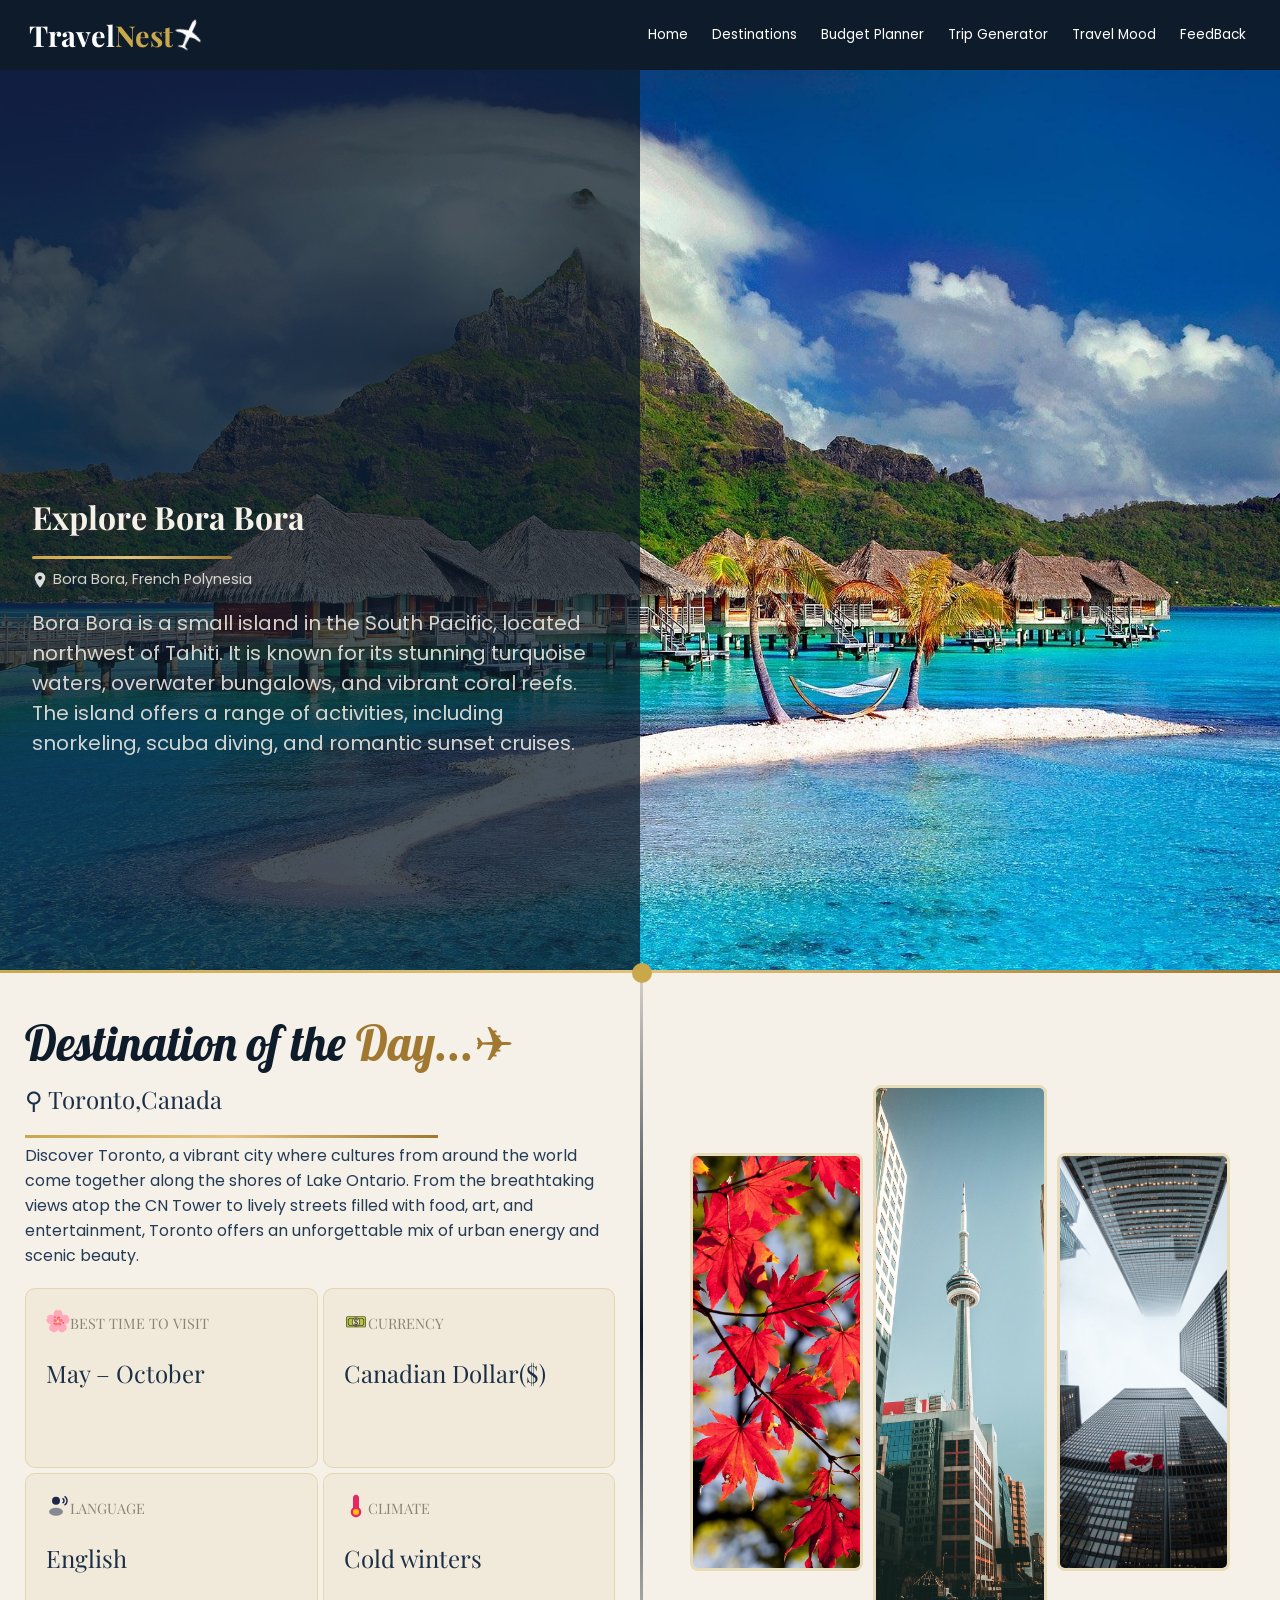
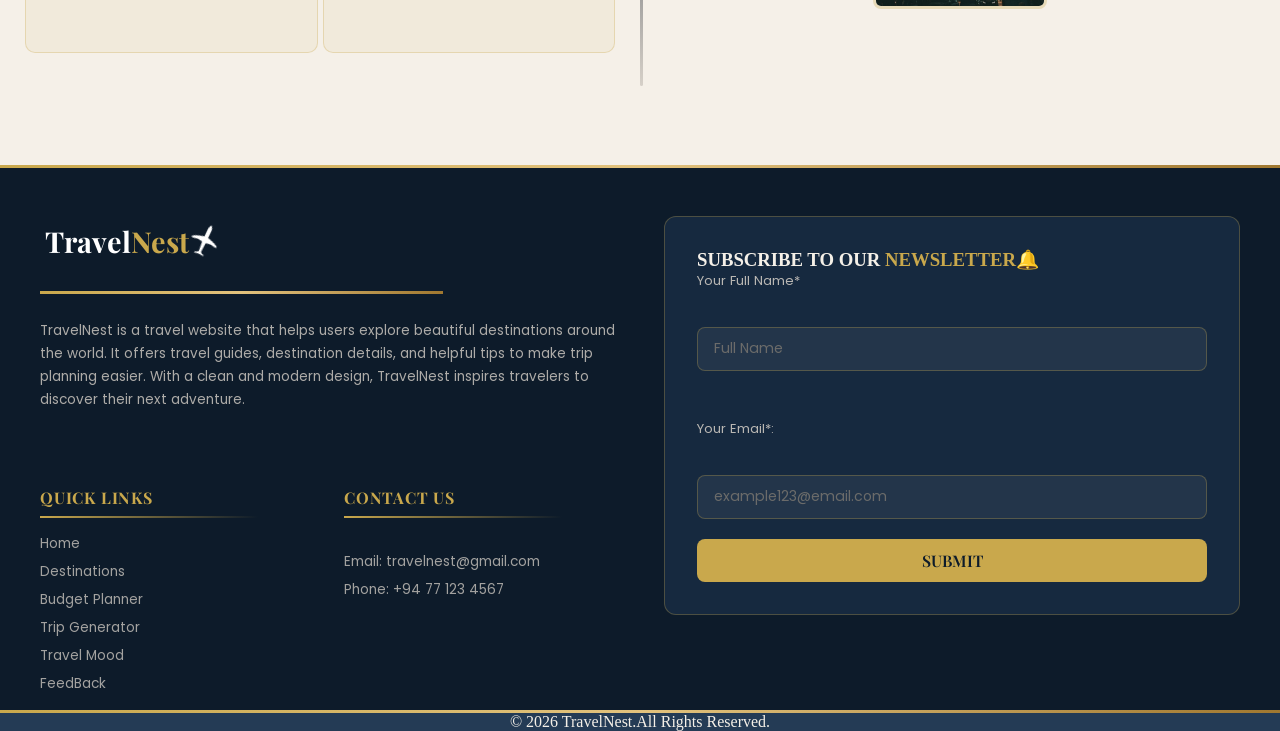
==== index.html @ 0ee7a142 "new css validated one" ====
<!DOCTYPE html>
<html lang="en">
<head>
    <meta charset="UTF-8">
    <meta name="viewport" content="width=device-width, initial-scale=1.0">
    <title>TravelNest</title>
    <link rel="stylesheet" href="CSS/styles.css">
    <link rel="shortcut icon" href="Images/favicon/Travelnest_favicon.png" type="image/png">
</head>
<body>
    
    <header>
        <nav class="nav-bar">
            <a href="#" class="logo">Travel<span class="head">Nest</span><img src="Images/vecteezy_simple-airplane-decal_18127308.png" alt=""></a>
            <ul class="nav-menu">
                <li class="nav-items"><a href="index.html" class="nav-links">Home</a></li>
                <li class="nav-items"><a href="Destinations.html" class="nav-links">Destinations</a></li>
                <li class="nav-items"><a href="Trip-Budget-planner.html" class="nav-links">Budget Planner</a></li>
                <li class="nav-items"><a href="Trip-Generator.html" class="nav-links">Trip Generator</a></li>
                <li class="nav-items"><a href="Travel-mood.html" class="nav-links">Travel Mood</a></li>
                <li class="nav-items"><a href="feedback.html" class="nav-links">FeedBack</a></li>
            </ul>
            <div class="hamburger">
                <span class="bar"></span>
                <span class="bar"></span>
                <span class="bar"></span>
            </div>
        </nav>
    </header>

    <main class="background-slide">
        <div class="Hero-section">
            <div class="overlay">
                <div class="empty-box"></div>
                <div class="text">
                    <h1 id="main-header">Loading...</h1>
                    <span id="line"></span>
                    <p id="location"><img class="loc-icon" src="Images/icons8-location-50.png" alt="Location Icon"></p>
                    <br>
                    <p id="destination-details"></p>
                </div>
            </div>
        </div>
    </main>

    <div class="bar-section"></div>

    <div class="destination-of-the-day">
        <div class="text-destination">
            <h2>Destination of the <span id="highlight">Day...<span id="plane">✈</span></span></h2>
            <p id="location-tag"></p>
            <span class="location-divider"></span>
            <p id="location-details"></p>

            <div class="boxes">
                <div class="box1">
                    <p class="det-info">
                        <span class="det-emoji"><img class= "svg" src="svg/cherryblossom-svgrepo-com.svg" alt="flower"></span><br>
                        <span class="det-topic">BEST TIME TO VISIT</span>
                    </p>
                    <p class="det-content" id="info-best-time"></p>
                </div>

                <div class="box2">
                    <p class="det-info">
                        <span class="det-emoji"><img class= "svg" src="svg/money-svgrepo-com.svg" alt="money"></span>
                        <span class="det-topic">CURRENCY</span>
                    </p>
                    <p class="det-content" id="info-currency"></p>
                </div>

                <div class="box3">
                    <p class="det-info">
                        <span class="det-emoji"><img class= "svg" src="svg/user-speak-rounded-svgrepo-com.svg" alt=""></span>
                        <span class="det-topic">LANGUAGE</span>
                    </p>
                    <p class="det-content" id="info-language"></p>
                </div>

                <div class="box4">
                    <p class="det-info">
                        <span class="det-emoji"><img class= "svg" src="svg/climate-forecast-season-svgrepo-com.svg" alt="climate"></span>
                        <span class="det-topic">CLIMATE</span>
                    </p>
                    <p class="det-content" id="info-climate"></p>
                </div>
            </div>
        </div> 

        <div class="bar-vertical"></div>

        <div class="destination-image">
            <img src="Images/error.png" alt="Destination Image" id="Higlight-img1" class="image-binder">
            <img src="Images/error.png" alt="Destination Image" id="Higlight-img2" class="image-binder">
            <img src="Images/error.png" alt="Destination Image" id="Higlight-img3" class="image-binder">
        </div>
    </div>
    <div class="bar-section"></div>
    <footer class = "footer">
        <div class = "footer-container">
            <div class = "footer-details">
                 
                <a href="#" class="logo">Travel<span class="head">Nest</span><img src="Images/vecteezy_simple-airplane-decal_18127308.png" alt=""></a>
                <span class="location-divider"></span>
                <p id="footer-intro-web">TravelNest is a travel website that helps users explore beautiful destinations around the world. It offers travel guides, destination details, and helpful tips to make trip planning easier. With a clean and modern design, TravelNest inspires travelers to discover their next adventure.</p><br><br>
                <div class="container-links">
                    <div class="sub-container1">
                    <h3 class = "quick-links">Quick links</h3>
                    <span class = "footer-line"></span>
                    <ul class = "nav-menu-footer">
                   <li class="nav-items-footer"><a href="index.html" class="nav-links-footer">Home</a></li>
                    <li class="nav-items-footer"><a href="Destinations.html" class="nav-links-footer">Destinations</a></li>
                    <li class="nav-items-footer"><a href="Trip-Budget-planner.html" class="nav-links-footer">Budget Planner</a></li>
                    <li class="nav-items-footer"><a href="Trip-Generator.html" class="nav-links-footer">Trip Generator</a></li>
                    <li class="nav-items-footer"><a href="Travel-mood.html" class="nav-links-footer">Travel Mood</a></li>
                    <li class="nav-items-footer"><a href="feedback.html" class="nav-links-footer">FeedBack</a></li>
                    </ul>
                    </div>
                    <div class="sub-container2">
                    <h3 class = "quick-links">Contact us</h3>
                     <span class = "footer-line"></span><br>
                     <p class ="contact">Email: travelnest@gmail.com</p>
                     <p class ="contact">Phone: +94 77 123 4567</p>
                    </div>
                </div>
            </div>
            <div class="Newsletter">
                <h3 class = "quick-links2">SUBSCRIBE TO OUR <span class="head">NEWSLETTER🔔</span></h3>
                <form  id = "saveNewsForm" onsubmit="saveNewsletter(event)">
                    <fieldset class="Newsletter-fields">
                       <label for ="field-name">Your Full Name*</label><br><br>
                       <input id = "field-name" name="full-name" placeholder="Full Name" autocomplete="name"><br><br>
                       <label for ="newsletter-email">Your Email*:</label><br><br>
                       <input id="newsletter-email" name="Email" placeholder="example123@email.com" type="email" autocomplete="email">
                       <button type="submit" id="btnsubmit">SUBMIT</button>
                     
                    </fieldset>
                </form>
                     <p class="newsletter-error"  id="newsletter-error"></p>
                     <p class="newsletter-success" id="newsletter-success"></p>
                
            </div>
                
        </div>
    </footer>
    <div class="bar-section"></div>
    <div class="copy-rights">
       <p>© 2026 TravelNest.All Rights Reserved.</p>
    </div>
    

    <script src="Javascript/script.js"></script>
</body>
</html>
---- CSS/styles.css ----
* {
    margin: 0;
    padding: 0;
    box-sizing: border-box;
}

body {
    margin: 0;
    overflow-x: hidden;
    padding-top: 70px;
    background-color: var(--color-cream);
}

::-webkit-scrollbar {
    display: none;
}

/* ===== CSS VARIABLES ===== */
:root {
    /* Primary Colors */
    --color-navy:        #0D1B2A;
    --color-navy-mid:    #1A2E45;
    --color-navy-light:  #243B55;

    /* Gold Accents */
    --color-gold:        #C9A84C;
    --color-gold-light:  #E2C27D;
    --color-gold-dark:   #A07830;

    /* Neutrals */
    --color-white:       #FFFFFF;
    --color-cream:       #F5F0E8;
    --color-grey-light:  #D6D0C8;
    --color-grey-mid:    #8A8378;

    /* Utility */
    --color-overlay:     rgba(13, 27, 42, 0.75);
    --color-card-bg:     rgba(26, 46, 69, 0.80);
    --color-border:      rgba(201, 168, 76, 0.30);
}

/* ===== FONTS ===== */
@font-face {
    font-family: 'Playfair_Display';
    src: url("../Fonts/Playfair_Display/PlayfairDisplay-VariableFont_wght.ttf");
}

@font-face {
    font-family: 'Poppins';
    src: url("../Fonts/Poppins/Poppins-Regular.ttf");
}

@font-face {
    font-family: 'Lobster';
    src: url("../Fonts/Lobster/Lobster-Regular.ttf");
}

/* ===== NAVBAR ===== */
.nav-bar {
    display: flex;
    justify-content: space-between;
    padding: 0 24px;
    min-height: 70px;
    align-items: center;
    background-color: var(--color-navy); 
    z-index: 1000;
    position: fixed;
    top: 0;
    left: 0;
    width: 100%;
    transition: background 0.4s ease, backdrop-filter 0.4s ease;
}

.nav-bar.scrolled {
    background: var(--color-navy-mid);
    backdrop-filter: blur(8px);
    box-shadow: 0 2px 20px rgba(0, 0, 0, 0.3);
}

.nav-bar ul {
    list-style: none;
}

.nav-bar img {
    height: 40px;
    width: auto;
    transform: translateY(-1px) rotate(25deg);
}

/* ===== LOGO ===== */
.logo {
    display: flex;
    align-items: center;
    font-family: "Playfair_Display";
    font-size: 1.8rem; 
    text-decoration: none;
    font-weight: bold;
    color: var(--color-white);
    padding: 5px;
    cursor: default;
    flex-shrink: 0; 
}

.head {
    color: var(--color-gold);
}

/* ===== NAV MENU ===== */
.nav-menu {
    display: flex;
    align-items: center;
    gap: 4px; 
    z-index: 10000;
}

.nav-menu a {
    text-decoration: none;
    font-family: Poppins;
    font-size: 0.85rem; 
    color: var(--color-white);
    border-radius: 30px;
    padding: 6px 10px; 
    transition: 0.3s ease;
    position: relative;
    text-align: center;
    white-space: nowrap;
}

.nav-menu a::before {
    content: "";
    height: 3px;
    width: 0;
    background-color: var(--color-gold-light);
    position: absolute;
    bottom: 0;
    left: 0;
    transition: 0.3s ease;
}

.nav-menu a:hover::before {
    width: 100%;
}

/* ===== HAMBURGER ===== */
.hamburger {
    display: none;
    cursor: pointer;
}

.bar {
    display: block;
    width: 25px;
    height: 3px;
    margin: 5px auto;
    background-color: var(--color-gold);
    position: relative;
    transition: 0.3s ease-in;
}

/* ===== TOPPER ===== */
.topper {
    display: flex;
    width: 100%;
    text-align: center;
    justify-content: center;
    flex-direction: column;
    color: var(--color-cream);
    background-color: transparent;
}

#p1  { font-family: "Playfair_Display"; }
#sub1 { font-family: "Poppins"; font-size: small; font-style: italic; }

/* ===== DIVIDER ===== */
.divider {
    height: 3px;
    width: 60%;
    max-width: 400px;
    background: linear-gradient(to right, transparent, var(--color-gold), transparent);
    margin: auto;
}

/* ===== BACKGROUND SLIDE ===== */
.background-slide {
    background-size: cover;
    background-position: center;
    min-height: 100vh;
    display: flex;
    flex-direction: column;
    position: relative;
    z-index: 1;
}

/* ===== HERO SECTION ===== */
.Hero-section {
    display: grid;
    grid-template-columns: 1fr 1fr;
    position: relative;
    height: 100vh;
}

.overlay {
    grid-column: 1 / 2; 
    position: absolute;
    inset: 0;           
    background-color: var(--color-overlay);
    z-index: 0;
}

/* ===== HERO TEXT ===== */
.text {
    animation: fadeup 0.4s ease;
    display: flex;
    flex-direction: column;
    justify-content: center;
    position: absolute;
    bottom: 20%;
    left: 0;
    padding: 2rem 5%;
    z-index: 2;
    width: 100%; 
}

.text h1 {
    font-size: 2rem;
    color: var(--color-cream);
    margin-bottom: 8px;
    font-family: "Playfair_Display";
}

.text p {
    font-size: 1.25rem;
    color: var(--color-cream);
    font-family: Poppins;
    opacity: 0.85;
}

#line {
    display: block;
    width: 200px;
    height: 3px;
    border-radius: 30px;
    background: linear-gradient(to right, var(--color-gold), var(--color-gold-light), var(--color-gold-dark));
    margin: 10px 0;
}

#location {
    font-size: 0.9rem;
    color: var(--color-cream);
    font-family: Poppins;
    opacity: 0.85;
    display: flex;
    align-items: center;
}

.loc-icon {
    height: 16px;
    width: auto;
    margin-right: 5px;
}

/* ===== BAR SECTION ===== */
.bar-section {
    display: block;
    width: 100%;
    height: 3px;
    background: linear-gradient(to right, var(--color-gold), var(--color-gold-light), var(--color-gold-dark));
    margin: 0;
}

/* ===== DESTINATION OF THE DAY ===== */
.destination-of-the-day {
    display: grid;
    grid-template-columns: 1fr 1fr;
    background-color: var(--color-cream);
    min-height: 88vh; 
    width: 100%;
    position: relative;
    padding: 20px 0;  
}

.bar-vertical {
    position: absolute;
    top: 0;
    left: 50%;
    width: 2.5px;
    height: 90%;
    background: linear-gradient(to bottom, var(--color-grey-light), var(--color-navy), var(--color-grey-light));
    border-radius: 100px;
    z-index: 2;
}

.bar-vertical::before {
    content: "";
    position: absolute;
    top: -10px;
    left: -8.5px;
    width: 20px;
    height: 20px;
    background-color: var(--color-gold);
    border-radius: 50%;
    z-index: 3;
}

#text-des {
    display: block;
    font-family: 'Playfair_Display', serif;
    font-size: 2rem;
    color: var(--color-navy);
    z-index: 1;
    box-sizing: border-box;
    width: 100%;
    animation: fadeup 0.4s ease;
}

/* ===== DESTINATION IMAGES ===== */
.destination-image {
    display: flex;
    flex-direction: row;
    align-items: center;      
    justify-content: center;
    height: 82vh;
    z-index: 1;
    width: 100%;
    gap: 10px;
    padding: 20px 10px;
}

.image-binder {
    height: 60%;              
    width: 28%;
    object-fit: cover;
    object-position: center;
    border: solid 3px var(--color-border);
    border-radius: 8px;      
    animation: fadein 0.4s ease;
    transition: transform 0.3s ease, box-shadow 0.3s ease;
}


.image-binder:nth-child(2) {
    height: 75%;
    margin-top: -30px;
}

.image-binder:hover {
    transform: scale(1.03);
    box-shadow: 0 8px 24px rgba(13, 27, 42, 0.3);
}

/* ===== DESTINATION TEXT ===== */
.text-destination {
    display: block;
    max-height: 80vh;
    margin: 20px 25px 20px 25px;
    animation: fadeup 0.4s ease;
    overflow-y: auto; 
}

.text-destination h2 {
    font-family: 'Lobster';
    font-size: 3rem;
    font-weight: 500;
    color: var(--color-navy);
    margin-bottom: 10px;
    animation: fadeup 0.4s ease;
}

#highlight {
    color: var(--color-gold-dark);
}

.text-destination p {
    font-size: 1.5rem;
    color: var(--color-navy-mid);
    font-family: 'Playfair_Display';
    display: flex;
    align-items: center;
    margin-bottom: 20px;
    animation: fadeup 0.4s ease;
}

#location-details {
    font-size: 1rem;
    color: var(--color-navy-light);
    font-family: 'Poppins';
    animation: fadeup 0.4s ease;
}

.location-divider {
    display: block;
    width: 70%;
    height: 3px;
    background: linear-gradient(to right, var(--color-gold), var(--color-gold-light), var(--color-gold-dark));
    margin: 5px 5px 5px 0;
    animation: fadeup 0.4s ease;
}

/* ===== INFO BOXES ===== */
.boxes {
    display: grid;
    grid-template-columns: 1fr 1fr;
    grid-template-rows: 1fr 1fr;
    align-items: center;
    height: 40vh;
    width: 100%;
    gap: 5px;
}

.box1, .box2, .box3, .box4 {
    display: block;
    height: 20vh;
    width: 100%;
    border: solid var(--color-border) 1px;
    background-color: rgba(201, 168, 76, 0.08);
    border-radius: 10px;
    animation: faderight 0.4s ease;
    transition: background-color 0.3s ease;
    padding: 10px 20px; 
}

.box1:hover, .box2:hover, .box3:hover, .box4:hover {
    background-color: rgba(201, 168, 76, 0.15);
}

.det-topic {
    font-size: 0.9rem;
    color: var(--color-grey-mid);
    font-family: 'Playfair_Display';
    margin-top: 10px;
    animation: faderight 0.4s ease;
}

.det-emoji {
    font-size: 1rem;
    margin-top: 10px;
    animation: faderight 0.4s ease;
}

.det-content {
    font-size: 1.5rem;
    animation: faderight 0.4s ease;
}

.nav-bar.clicked {
    background-color: var(--color-navy);
    backdrop-filter: none;
    box-shadow: none;}


.svg{width: 1.5rem;
    height: 1.5rem;
    
}



.footer-details img{
    height: 40px;
    width: auto;
    transform: translateY(-1px) rotate(25deg);
}

.Newsletter img{
    
    display: inline;
    height: 2rem;
    width:auto;
    transform: translateY(0px) rotate(0deg);
}
/* ===== FOOTER ===== */
.footer {
    background-color: var(--color-navy);
    padding: 3rem 2rem 1rem;
    color: var(--color-cream);
}

.footer-container {
    display: grid;
    grid-template-columns: 1fr 1fr;  
    gap: 3rem;
    max-width: 1200px;
    margin: 0 auto;
    align-items: start;
}

.footer-details {
    display: flex;
    flex-direction: column;
    gap: 1.25rem;
}

#footer-intro-web {
    font-family: Poppins;
    font-size: 0.85rem;
    color: var(--color-grey-light);
    line-height: 1.7;
    opacity: 0.8;
}

.container-links {
    display: grid;
    grid-template-columns: 1fr 1fr;  
    gap: 2rem;
}

.quick-links {         
    font-family: 'Playfair_Display';
    font-size: 1rem;
    color: var(--color-gold);
    margin-bottom: 0.5rem;
    text-transform: uppercase;
    letter-spacing: 0.05em;
}

.footer-line {
    display: block;
    height: 2px;
    width: 80%;
    background: linear-gradient(to right, var(--color-gold), transparent);
    margin-bottom: 1rem;
}

.nav-menu-footer {
    list-style: none;
    display: flex;
    flex-direction: column;
    gap: 0.5rem;
}

.nav-links-footer {
    text-decoration: none;
    font-family: Poppins;
    font-size: 0.85rem;
    color: var(--color-grey-light);
    opacity: 0.75;
    transition: opacity 0.2s, color 0.2s;
}

.nav-links-footer:hover {
    opacity: 1;
    color: var(--color-gold-light);
}

.contact {
    font-family: Poppins;
    font-size: 0.85rem;
    color: var(--color-grey-light);
    opacity: 0.75;
    margin-bottom: 0.5rem;
}


.Newsletter {
    background: var(--color-card-bg);
    border: 1px solid var(--color-border);
    border-radius: 12px;
    padding: 2rem;
}

#quick-links2 {

    font-family: 'Playfair_Display';
    font-size: 1rem;
    color: var(--color-gold);
    display: flex;
    align-items: center;
    gap: 8px;
    margin-bottom: 1.5rem;
    align-items: center;
}


.Newsletter-fields {
    border: none;
    padding: 0;
    margin: 0;
    display: flex;
    flex-direction: column;
}

.Newsletter-fields label {
    font-family: Poppins;
    font-size: 0.82rem;
    color: var(--color-grey-light);
    opacity: 0.85;
}

.Newsletter-fields input {
    width: 100%;
    padding: 0.65rem 1rem;
    background: rgba(255, 255, 255, 0.06);
    border: 1px solid var(--color-border);
    border-radius: 8px;
    color: var(--color-cream);
    font-family: Poppins;
    font-size: 0.88rem;
    transition: border-color 0.2s;
    margin-bottom: 0.75rem;
}

.Newsletter-fields input::placeholder {
    color: var(--color-grey-mid);
    opacity: 0.7;
}

.Newsletter-fields input:focus {
    outline: none;
    border-color: var(--color-gold);
}

#btnsubmit {
    width: 100%;
    padding: 0.7rem;
    background: var(--color-gold);
    color: var(--color-navy);
    border: none;
    border-radius: 8px;
    font-family:"Playfair_Display";
    font-size: 1rem;
    font-weight: 600;
    cursor: pointer;
    transition: background 0.2s, transform 0.1s;
    margin-top: 0.5rem;
}

#btnsubmit:hover {
    background: var(--color-gold-light);
    transform: translateY(-1px);
}

#btnsubmit:active {
    transform: scale(0.98);
}

/* Error / success messages */
.newsletter-error {
    font-size: 0.78rem;
    color: #F0997B;
    margin-top: 0.5rem;
    display: none;
}

.newsletter-success {
    font-size: 0.78rem;
    color: var(--color-gold-light);
    margin-top: 0.5rem;
    display: none;
}

.newsletter-error.visible,.newsletter-success.visible {
    display: block;
}

.copy-rights{
    background-color:var(--color-navy-light);
    display: flex;
    justify-content: center;
    color: var(--color-cream);
    
}

/* ==== PAGE 2 DESTINATIONS ==== */

.extra{
    height: 42vh;
    background-color: var(--color-navy-mid);
}

.search-container{
    
    height: 40vh;
    width:100%;
    z-index: -90;
    background-color: var(--color-navy-light);
    border-radius: 0 0 100vh 100vh;
    box-shadow: 0 8px 20px rgba(184, 134, 11, 0.4);
  
}

.head-destination{
    padding-top: 20px;
    display: flex;
    justify-content: center;
    color: var(--color-cream);
    font-family: "Playfair_Display";

}
.sub-head-destination{
    padding-top: 5px;
    display: flex;
    justify-content:center;
    color: var(--color-gold-light);
    opacity:0.9;
    font-family:Poppins;
    font-size: 13px;
    text-decoration:none;
}
.search-bar-container{
    padding-top: 60px;
    display: flex;
    gap: 0px;
    width: 100%;
    justify-content: center;
    padding-bottom: 20px;
    
}
.search-bar-container input{
    width: 30%;
    height: 40px;
    border-radius:20px 0px 0px 20px;
    padding-left: 20px;
    border: none;
    
}

.search-bar-container button{

    height: 40px;
    border-radius:0px 20px 20px 0px;
    padding-left: 20px;
    padding-right: 20px;
    border: none;  
    color: var(--color-cream);
    background-color: var(--color-gold);
}

.search-bar-container button:hover{
    background-color: var(--color-gold-light);
    cursor: pointer;
}

.Search-filter-buttons {
    display: flex;
    justify-content: center;
    flex-wrap: wrap;            
    gap: 8px;
    padding: 10px 16px;
    width: 100%;
    box-sizing: border-box;
}

.filter-btn {
    border: none;
    padding: 8px 14px;
    border-radius: 20px;
    background-color: var(--color-gold);
    color: var(--color-cream);
    font-family: Poppins;
    font-size: 1rem;
    white-space: nowrap;
    flex-shrink: 0;
    transition: background-color 0.2s;
    cursor: pointer;
}
.filter-btn:hover {
    background-color: var(--color-gold-light);
}

.destination-cards {
    height: auto;
    width: 100%;
    display: grid;
    grid-template-columns:repeat(3, 1fr);
    gap: 10px;
    padding: 20px;
    box-sizing: border-box;
}
.destination-card {
    background-color: var(--color-card-bg);
    border: 1px solid var(--color-border);
    border-radius: 12px;
    text-align: center;
    color: var(--color-cream);
    display: flex;
    flex-direction: column;
    justify-content: center;
    align-items: center;
    font-family: 'Playfair_Display';
    transition: transform 0.3s ease, box-shadow 0.3s ease;
    width: 100%;
    height:auto;
    gap: 10px;
    padding-bottom: 10px;


}
   

.destination-card:hover {
    transform: translateY(-5px);
    box-shadow: 0 10px 30px rgba(13, 27, 42, 0.3);
}

.destination-img-card{
    width: 100%;
    border-radius: 15px;
    padding: 10px;
    height: 200px;
    object-fit: cover;
   
    
}
.saved-trip-result{

    gap: 15px;
    background-color: var(--color-overlay);
    border: 1px solid var(--color-border);
    border-radius: 12px;
    padding: 30px;
    color: var(--color-cream);
    font-size: 0.98rem;
   
}
.saved-trip{
    font-family: 'Playfair_Display';
    font-size: 1.5rem;
    color: var(--color-gold);
    height: 60px;
    gap: 10px;
}
.saved-trip-container {
    display: flex;
    flex-direction: column;
    gap: 20px;
}
.saved-trip-result {
    display: flex;
    flex-direction: column;
    gap: 15px;
    padding: 10px;
}

.trip-card {
    background: var(--color-card-bg);
    border-radius: 12px;
    padding: 15px;
    box-shadow: 0 4px 12px rgba(0,0,0,0.1);
    transition: transform 0.2s ease;
}

.trip-card:hover {
    transform: translateY(-3px);
}

.trip-card h3 {
    margin: 0 0 10px 0;
}

.trip-card button {
    margin-top: 10px;
    padding: 6px 10px;
    border: none;
    background: var(--color-gold);
    color: var(--color-navy);
    border-radius: 6px;
    cursor: pointer;
}

.saved-trip-result{
    gap: 15px;
    background-color: var(--color-overlay);
    border: 1px solid var(--color-border);
    border-radius: 12px;
    padding: 30px;
    color: var(--color-cream);
    font-size: 0.98rem;
    margin: 20px;
   
}
#Trip-name{
    color: #C9A84C;
}
#Trip-details{
    color: var(--color-cream);
    opacity: 0.8;
}
.destination-main{
    position: relative;
}

.destination-main::before {
    content: '';
    position: absolute;
    inset: 0;                              
    background: rgba(0, 0, 0, 0.45);      
    z-index: 0;
    pointer-events: none;                  
}

.destination-main > * {
    position: relative;
    z-index: 1;
}

.filter-btn:focus {
    outline: white solid 2px;
    box-shadow: 0 0 0 2px var(--color-gold);
}

.destination-card:focus {
    outline: white solid 2px;
    box-shadow: 0 0 0 2px var(--color-gold);
}

/* ====BUDGET PLAN PAGE==== */


.budget-planner{
    display: grid;
    grid-template-columns: 1fr 1fr;
    align-items: center;
    gap: 20px;
    padding: 40px 20px;
}
.budget-form form{
    display: flex;
    flex-direction: column;
    gap: 15px;
    background-color: var(--color-navy-mid);
    border: 1px solid var(--color-border);
    border-radius: 12px;
    padding: 30px;
}
main.budget-main{
    padding-top: 20vh;
}
body.budget{
    background-image:url(../Images/bg2.jpg);
    background-size: cover;
    background-position: center;
}

.budget-result{
    display: flex;
    flex-direction: column;
    gap: 15px;
    background-color: var(--color-navy-mid);
    border: 1px solid var(--color-border);
    border-radius: 12px;
    padding: 30px;
    color: var(--color-cream);
}

.extra2{
    height: 20vh;
    background-color: var(--color-navy-mid);
}
.sub-head-budget{
    padding-top: 20px;
    display: flex;
    justify-content:center;
    color: var(--color-gold-light);
    opacity:0.9;
    font-family:Poppins;
    font-size: 13px;
    text-decoration:none;
    text-align: center;
}

.budget-form label {
    font-family: Poppins;
    font-size: 1rem;
    color: var(--color-gold);;
}

.budget-form input {
    width: 100%;
    padding: 0.65rem 1rem;
    background: rgba(255, 255, 255, 0.06);
    border: 1px solid var(--color-border);
    border-radius: 8px;
    color: var(--color-cream);
    font-family: Poppins;
    font-size: 0.88rem;
    transition: border-color 0.2s;
    margin-bottom: 0.75rem;
}

.budget-form input::placeholder {
    color: var(--color-grey-mid);
    opacity: 0.7;
}

.budget-form input:focus {
    outline: none;
    border-color: var(--color-gold);
}

#calculate-btn,#save-btn {
    width: 100%;
    padding: 0.7rem;
    background: var(--color-gold);
    color: var(--color-navy);
    border: none;
    border-radius: 8px;
    font-family:"Playfair_Display";
    font-size: 1rem;
    font-weight: 600;
    cursor: pointer;
    transition: background 0.2s, transform 0.1s;
    margin-top: 0.5rem;
}

#calculate-btn:hover, #save-btn:hover {
    background: var(--color-gold-light);
    transform: translateY(-1px);
}

#calculate-btn:active, #save-btn:active {
    transform: scale(0.98);
}

.saved-trip-container{
    display: flex;
    flex-direction: column;
    border: 1px solid var(--color-border);
    border-radius: 8px;
    padding: 20px;
    background-color: var(--color-navy-mid);
    margin: 20px;
    color: var(--color-cream);
    font-size: 0.98rem;
    text-align: center;
}

.destination-main{
    background-color: var(--color-overlay);
    background-image: url(../Images/bg1.jpg);
    background-size: cover;
    background-position: center;
}


.destination-details-image {
  width: 100%;
  height: 400px;
  display: flex;
  justify-content: center;
  align-items: center;
  gap: 10px;
  background-color: var(--color-overlay);

}
.image-overlay {
  background-image: url();
  background-size: cover;
  background-position: center;
}
#details_image{
    max-width: 100%;
    height: 300px;
    border:solid 3px var(--color-border);
}

#details_location {
    font-size: 2rem;
    color: var(--color-gold-light);
    margin-top: 8px;
    font-family:Playfair_Display;
}
#details_country {
    font-size: 1.25rem;
    color: var(--color-gold);
    margin-bottom: 12px;
    font-family:Playfair_Display;
}
#details_description {
    font-size: 14px;
    line-height: 1.7;
    opacity: 0.9;
    margin-top: 12px;
    font-family: Poppins;
    color: var(--color-cream);
}

#Attractions{
    padding-left: 10px;
    font-size: 1rem;
    line-height: 2;
    font-family: Playfair_Display;
    color: var(--color-gold-light);
    padding-top: 20px;
  
}

#details_attractions{
    padding-left: 10px;
    font-size: 14px;
    line-height: 2;
    font-family: Playfair_Display;
    color: var(--color-gold-light);
    text-decoration: none;
    padding-bottom: 20px;
}
#details_attractions li{
    text-decoration: none;
    list-style-type: none;
    color: var(--color-cream);
    font-family: Poppins;
}

#travel-costs{
    padding-left: 10px;
    font-size: 1rem;
    line-height: 2;
    font-family: Playfair_Display;
    color: var(--color-gold-light);
    padding-top: 20px;
    padding-bottom: 10px;
}

.detail-table {
  width: 100%;
  border-collapse: collapse;
  table-layout: fixed;
}

.detail-table thead tr {
  background: var(--color-gold);
}

.detail-table thead th {
  padding: 12px 16px;
  text-align: left;
  font-size: 14px;
  font-weight: 500;
  color: var(--color-cream);
}

.detail-table thead th:first-child { border-radius: 8px 0 0 0; }
.detail-table thead th:last-child  { border-radius: 0 8px 0 0; }

.detail-table tbody tr {
  border-bottom: 0.5px solid var(--color-border);
  transition: background 0.15s;
}

.detail-table tbody tr:hover {
  background: rgba(255, 255, 255, 0.05);
}

.detail-table tbody tr:last-child {
  border-bottom: none;
}

.detail-table td {
  padding: 12px 16px;
  font-size: 14px;
  color: var(--color-cream);
}

.detail-table td:first-child {
  color: var(--color-gold-light);
  font-size: 14px;
}
.destination-details-container {
  display: flex;
  flex-direction: column;
  gap: 30px;
  padding: 20px;
  background-color:var(--color-navy-mid);
}


/* TRIP GENERATOR PAGE */

body.generator{
    background-image:url(../Images/bg3.jpg);
    background-size: cover;
    background-position: center;
}

.Main-generator{
    height: auto;
    padding-top: 25vh;
    padding-left: 20px;
    padding-right: 20px;
    gap: 20px;
    
}

.preferance-container{
    display: flex;
    flex-direction:column;
    gap: 20px;
    padding: 40px 20px;
    background-color: var(--color-cream);
    border: 1px solid var(--color-border);
    border-radius: 12px;
    color: var(--color-navy-mid);
    font-family: Fairplay_Display;
}

.preferances{
    display: grid;
    grid-template-columns: 1fr 1fr;
    gap: 20px;
}
.location-container{
    display: flex;
    flex-direction: column;
    gap: 10px;
    font-family: Poppins;
}

.Budget-range{
    display: flex;
    flex-direction: column;
    gap: 10px;
    font-family: Poppins;
}
.travel-type{
    display: flex;
    flex-direction: column;
    font-family: Poppins;
    border-radius: 15px;
    padding: 10px;
    align-items: center;
}

.budget-range-select{
    display: flex;
    flex-direction: column;
    font-family: Poppins;
    border-radius: 15px;
    padding: 10px;
    align-items: center;

}

#suprise-me{
    font-family:Poppins;
    font-size: 1rem;
    padding: 10px;
    border-radius: 20px;
    background-color: var(--color-gold);
    border: none;
    color: var(--color-cream);
}

#Add-to-wish-list{
     font-family:Poppins;
    font-size: 1rem;
    padding: 10px;
    border-radius: 20px;
    background-color: var(--color-navy-light);
    border: none;
    color: var(--color-cream);
}

.button-container{
    padding-top: 30px;
    display:flex;
    gap: 10px;
}

#suprise-me:hover{
    background-color: var(--color-gold-light);
    cursor: pointer;
}

#suprise-me:active{
    transform: scale(0.98);
    animation: spin360 0.5s ease;
}
#Add-to-wish-list:hover{
    background-color: var(--color-navy);
    cursor: pointer;
}
.result-container{
    display: flex;
    flex-direction:column;
    gap: 20px;
    padding: 40px 20px;
    background-color: var(--color-cream);
    border: 1px solid var(--color-border);
    border-radius: 12px;
    color: var(--color-navy-mid);
    font-family: Fairplay_Display;
    margin-top: 20px;
    margin-bottom: 20px;

}

.types{
    padding-top: 20px;
    display: flex;
    gap: 10px;
}
#type{
    font-family: Poppins;
    font-size: 0.9rem;
    padding: 8px 14px;
    border-radius: 20px;
    background-color: var(--color-gold);
    color: var(--color-cream);
}

#destination-budget{
    font-family: Poppins;
    font-size: 0.9rem;
    padding: 8px 14px;
    border-radius: 20px;
    background-color: var(--color-gold);
    color: var(--color-cream);
}

.wish-list-header{
    font-family: 'Playfair_Display';
    font-size: 1.5rem;
    color: var(--color-cream);
    display: flex;
    justify-content: center;
    background-color: var(--color-overlay);
    border: 1px solid var(--color-border);
    border-radius: 12px;
    padding: 10px;
}

#wish-list-content{
    display: flex;
    flex-direction: column;
    gap: 15px;
    padding: 20px;
    background-color: var(--color-navy-mid);
    border: 1px solid var(--color-border);
    border-radius: 12px;
    color: var(--color-cream);
    justify-content:space-between;
    margin-bottom: 20px;
}

.wish-list-item{
    display: flex;
    flex-direction: column;
    gap: 10px;
    padding: 15px;
    background-color: var(--color-overlay);
    border: 1px solid var(--color-border);
    border-radius: 8px;
    text-align: center;
}

.wish-list-item h3{
    font-family: 'Playfair_Display';
    font-size: 1.25rem;
    color: var(--color-gold);
}
.wish-list-item button{
    padding: 6px 10px;
    border: none;
    background: var(--color-gold);
    color: var(--color-navy);
    border-radius: 6px;
    cursor: pointer;
    transition: background 0.2s ease;
}

.wish-list-item button:hover {
    background: var(--color-gold-light);
}


.wish-list-header {
    width: 100%;
}

#wish-list-content {
    width: 100%;
    margin-top: 1rem;
}

.destination-details{
    display: flex;
    flex-direction: column;
    gap: 20px;
    padding: 30px;
    background-color:var(--color-navy-mid);
    width: 100%;
    color: var(--color-cream);
    border: 1px solid var(--color-border);
    border-radius: 12px;
}

.destination-image2{
    width: 100%;
    height: 300px;
    object-fit: cover;
    border: solid 3px var(--color-border);
    border-radius: 8px;
}

/* TRAVEL MOOD PAGE */

.Main-Travel-Mood{
    padding-top: 20vh;
    display: flex;
    flex-direction: column;
    gap: 20px;
    padding-left: 20px;
    padding-right: 20px;
    height: auto;
}

body.mood{
    background-image:url(../Images/bg4.jpg);
    background-size: cover;
    background-position: center;
}

.mood-container{
    margin-top: 20px;
    margin-bottom: 20px;
    display: flex;
    flex-direction: column;
    align-items: center;
    gap: 20px;
    padding: 40px 20px;
    background-color: var(--color-overlay);
    border: 1px solid var(--color-border);
    border-radius: 12px;
    color: var(--color-cream);
    font-family: Fairplay_Display;
    height: 200px;
}

.mood-selector-buttons {
    display: flex;
    gap: 10px;
    flex-wrap: wrap;
    justify-content: center;
    height: 20px;
    color: var(--color-cream);
   
}

.mood-selector-buttons button {
    padding: 8px 14px;
    border-radius: 20px;
    background-color: var(--color-gold);
    border: none;
    color: var(--color-cream);
    font-family: Poppins;
    font-size: 0.9rem;
    white-space: nowrap;
    transition: background-color 0.2s;
    cursor: pointer;
}

.mood-selector-buttons button:hover {
    background-color: var(--color-gold-light);
}

.mood-selector-buttons button:focus{
    outline: white solid 2px;
    box-shadow: 0 0 0 2px var(--color-gold);
}
.Destination-containers{
    display:flex;
    margin-top: 10px;
    margin-bottom: 10px;
    height: 120px;
    border-radius: 20px;  
    border: solid 2px var(--color-cream);
    width: 100%;
}
#destination1{
     background-image:
        linear-gradient(rgba(0,0,0,0.5), rgba(0,0,0,0.5)),
        url(../Images/Destination-cards/kyoto.jpg);
    background-size:cover;
    background-position: center;
}

#destination2{
    background-image:
    linear-gradient(rgba(0,0,0,0.5), rgba(0,0,0,0.7)),
    url(../Images/Destination-cards/rome.jpg);
    background-size:cover;
    background-position: center;   
}

#destination3{
    background-image:
    linear-gradient(rgba(0,0,0,0.5), rgba(0,0,0,0.7)),
    url(../Images/Destination-cards/giza.jpg);
    background-size:cover;
    background-position: center;   
}

#destination4{
    background-image:
    linear-gradient(rgba(0,0,0,0.5), rgba(0,0,0,0.7)),
    url(../Images/Destination-cards/machupicchu.jpg);
    background-size:cover;
    background-position: center;   
}
#destination5{
    background-image:
    linear-gradient(rgba(0,0,0,0.5), rgba(0,0,0,0.7)),
    url(../Images/Destination-cards/sydney.jpg);
    background-size:cover;
    background-position: center;   
}
#destination6{
    background-image:
    linear-gradient(rgba(0,0,0,0.5), rgba(0,0,0,0.7)),
    url(../Images/Destination-cards/toronto.jpg);
    background-size:cover;
    background-position: center;   
}

.line2{
    display: block;
    width: 200px;
    height: 3px;
    border-radius: 30px;
    background: linear-gradient(to right, var(--color-gold-light), var(--color-cream), var(--color-cream));
    margin: 10px 0;
}

.container-details{
    display: flex;
    justify-content: space-between;
    align-items: center;
    width: 100%;
    padding: 20px;
}
.Dest-info{
    color: var(--color-cream);
}
.dest-sts{
    margin-top: 5px;
    color: var(--color-grey-mid);
}

.destination-status{
    padding: 10px;
    border-radius: 20px;
    background-color: var(--color-gold);
    border: solid 2px var(--color-cream);
    text-align: center;
    color: #0D1B2A;
    font-weight: bold;
}
.destination-all-container{
    display: grid;
    height: auto;
    grid-template-columns: 1fr;

}
body.feedback{
    background-image:url(../Images/bg5.jpg);
    background-size: cover;
    background-position: center;
}

.feedback-main{
    padding-top: 20vh;
    display: grid;
    grid-template-columns: 1fr 1fr;
    flex-direction: column;
    gap: 20px;
    padding-left: 20px;
    padding-right: 20px;
    height: auto;
}
.feedback-form{
    display: flex;
    flex-direction: column;
    background-color: var(--color-navy-mid);
    border: 1px solid var(--color-border);
    border-radius: 12px;
    padding: 30px;
    width: 100%;

}
.feedback-input{
    width: 100%;
    padding: 0.65rem 1rem;
    background: rgba(255, 255, 255, 0.06);
    border: 1px solid var(--color-border);
    border-radius: 8px;
    color: var(--color-cream);
    font-family: Poppins;
    font-size: 0.88rem;
    transition: border-color 0.2s;
    margin-bottom: 0.75rem;
}

.feedback-input:focus{

    outline: none;
    border-color: var(--color-gold);

}



.feedback-form-container{
    margin-top: 20px;
    width: 100%;
    margin-bottom: 20px;
}
.feedback-labels{
    margin-top:10px;
    font-family: Poppins;
    font-size: 1rem;
    color: var(--color-gold);;
}
.feedback-input-area{
    width: 100%;
    padding: 0.65rem 1rem;
    background: rgba(255, 255, 255, 0.06);
    border: 1px solid var(--color-border);
    border-radius: 8px;
    color: var(--color-cream);
    font-family: Poppins;
    font-size: 0.88rem;
    transition: border-color 0.2s;
    margin-bottom: 0.75rem;
    height: 100px;
}

#feedback-head{
    padding-top: 20px;
    display: flex;
    justify-content:center;
    color: var(--color-gold-light);
    opacity:0.9;
    font-family:Playfair_Display;
    
    text-decoration:none;
    text-align: center;
}

#send-msg {
    width: 100%;
    padding: 0.7rem;
    background: var(--color-gold);
    color: var(--color-navy);
    border: none;
    border-radius: 8px;
    font-family:"Playfair_Display";
    font-size: 1rem;
    font-weight: 600;
    cursor: pointer;
    transition: background 0.2s, transform 0.1s;
    margin-top: 0.5rem;
}

#send-msg:hover, #save-btn:hover {
    background: var(--color-gold-light);
    transform: translateY(-1px);
}

#send-msg:active, #save-btn:active {
    transform: scale(0.98);
}

#result-submission{
    display: flex;
    width: 100%;
    margin-top: 20px;
    justify-content: center;
    color: #D6D0C8;
    font-size:1rem;
}

.faq-answer{
    display:none;
}

.QA{

    display: flex;
    flex-direction: column;
    background-color: var(--color-navy-mid);
    border: 1px solid var(--color-border);
    border-radius: 12px;
    padding: 30px;
    width: 100%;
    height: auto;
    margin-bottom: 20px;
    margin-top: 20px;

}

.faq-item{
    border: 1px solid #ddd;
    padding: 15px;
    border-radius: 10px;
    margin-bottom: 10px;

    display: flex;
    justify-content: space-between;
    align-items: center;
    flex-wrap: wrap;
    color: var(--color-gold);
    font-family: Poppins;
}

.faq-question{
    width: 35px;
    height: 35px;
    border: none;
    border-radius: 50%;
    cursor: pointer;
    font-size: 1.2rem;
    
}

#faq-head{
    color: var(--color-gold);
    margin-bottom: 20px;
    text-align: center;
    font-family: Playfair_Display;
}

.faq-answer{
    display: none;
    width: 100%;
    margin-top: 10px;
    color: var(--color-cream);
    font-family:Poppins;
}

/* ===== MODERN UI ENHANCEMENTS ===== */

html {
    scroll-behavior: smooth;
}

/* Section animations */
.destination-of-the-day,
.destination-cards,
.saved-trip-container,
.result-container,
.destination-details,
.destination-details-container,
.feedback-form,
.QA,
.budget-form,
.budget-result,
.mood-container,
.preferance-container,
.Newsletter {
    animation: fadeup 0.8s ease;
}

/* Headings */
.head-destination,
#faq-head,
#feedback-head,
.saved-trip,
.wish-list-header,
.text-destination h2,
#details_location {
    animation: fadeup 0.7s ease;
}

/* Cards */
.destination-card,
.trip-card,
.box1,
.box2,
.box3,
.box4,
.wish-list-item,
.saved-trip-result {
    transition:
        transform 0.35s ease,
        box-shadow 0.35s ease,
        background-color 0.35s ease;
}

.destination-card:hover,
.trip-card:hover,
.box1:hover,
.box2:hover,
.box3:hover,
.box4:hover,
.wish-list-item:hover {
    transform: translateY(-8px);
    box-shadow: 0 15px 35px rgba(0,0,0,0.2);
}

/* Destination images */
.image-binder {
    transition:
        transform 0.4s ease,
        box-shadow 0.4s ease,
        filter 0.4s ease;
}

.image-binder:hover {
    transform: scale(1.05) translateY(-5px);
    filter: brightness(1.05);
    box-shadow: 0 12px 30px rgba(0,0,0,0.25);
}

/* Detail page image */
#details_image,
.destination-img-card {
    transition:
        transform 0.4s ease,
        box-shadow 0.4s ease;
}

#details_image:hover,
.destination-img-card:hover {
    transform: scale(1.03);
    box-shadow: 0 12px 30px rgba(0,0,0,0.25);
}

/* Buttons */
.filter-btn,
#calculate-btn,
#save-btn,
#send-msg,
#btnsubmit,
#suprise-me,
#Add-to-wish-list,
.destination-status {
    transition:
        transform 0.25s ease,
        box-shadow 0.25s ease,
        background-color 0.25s ease;
}

.filter-btn:hover,
#calculate-btn:hover,
#save-btn:hover,
#send-msg:hover,
#btnsubmit:hover,
#suprise-me:hover,
#Add-to-wish-list:hover,
.destination-status:hover {
    transform: translateY(-3px);
    box-shadow: 0 8px 20px rgba(0,0,0,0.2);
}

/* Navigation links */
.nav-menu a {
    transition:
        color 0.3s ease,
        transform 0.3s ease;
}

.nav-menu a:hover {
    transform: translateY(-2px);
}

/* Footer links */
.nav-links-footer {
    transition:
        color 0.3s ease,
        opacity 0.3s ease,
        padding-left 0.3s ease;
}

.nav-links-footer:hover {
    padding-left: 6px;
}

/* Search bar */
.search-bar-container input {
    transition:
        box-shadow 0.3s ease,
        transform 0.3s ease;
}

.search-bar-container input:focus {
    transform: scale(1.01);
    box-shadow: 0 0 12px rgba(201,168,76,0.4);
}

/* Forms */
.feedback-input,
.feedback-input-area,
.budget-form input,
.Newsletter-fields input {
    transition:
        border-color 0.3s ease,
        box-shadow 0.3s ease;
}

.feedback-input:focus,
.feedback-input-area:focus,
.budget-form input:focus,
.Newsletter-fields input:focus {
    box-shadow: 0 0 10px rgba(201,168,76,0.3);
}

/* FAQ items */
.faq-item {
    transition:
        transform 0.3s ease,
        background-color 0.3s ease;
}

.faq-item:hover {
    transform: translateX(5px);
    background-color: rgba(201,168,76,0.08);
}

/* Destination containers (mood page) */
.Destination-containers {
    transition:
        transform 0.35s ease,
        box-shadow 0.35s ease;
}

.Destination-containers:hover {
    transform: scale(1.01);
    box-shadow: 0 10px 25px rgba(0,0,0,0.2);
}

/* Navbar */
.nav-bar {
    transition:
        background-color 0.4s ease,
        backdrop-filter 0.4s ease,
        box-shadow 0.4s ease;
}

/* Tables */
.detail-table tbody tr {
    transition:
        background-color 0.25s ease,
        transform 0.25s ease;
}

.detail-table tbody tr:hover {
    transform: scale(1.01);
}

/* Smooth page fade */
body {
    animation: fadeup 0.5s ease;
}
@media (max-width: 480px) {
  .modal-box {
    padding: 20px;
  }
  .modal-table {
    font-size: 11px;
  }
  .modal-table th,
  .modal-table td {
    padding: 6px 8px;
  }
}


/* ===== ANIMATIONS ===== */
@keyframes fadeup {
    from {
        opacity: 0;
        transform: translateY(20px);
    }
    to {
        opacity: 1;
        transform: translateY(0);
    }
}

@keyframes fadein {
    from {
        opacity: 0;
        transform: translateX(20px);
    }
    to {
        opacity: 1;
        transform: translateX(0);
    }
}

@keyframes faderight {
    from {
        opacity: 0;
        transform: translateX(-20px);
    }
    to {
        opacity: 1;
        transform: translateX(0);
    }
}

@keyframes spin360 {
  0%   { transform: rotate(0deg) scale(1); }
  40%  { transform: rotate(200deg) scale(0.92); }
  70%  { transform: rotate(340deg) scale(1.04); }
  100% { transform: rotate(360deg) scale(1); }
}


/* ===== MOBILE ===== */
@media (max-width: 768px) {

    body {
        padding-top: 70px;
    }

    .hamburger { display: block; }

    .hamburger.active .bar:nth-child(2) { opacity: 0; }
    .hamburger.active .bar:nth-child(1) { transform: translateY(8px) rotate(45deg); }
    .hamburger.active .bar:nth-child(3) { transform: translateY(-8px) rotate(-45deg); }

    .nav-menu {
        position: fixed;
        right: -100%;
        top: 70px;
        flex-direction: column;
        text-align: center;
        width: 100%;
        background-color: var(--color-navy);
        transition: 0.3s ease;
        gap: 0;
        border-radius: 0 0 30px 30px;
        z-index: 999;
    }

    .nav-menu.active {
        right: 0;
        backdrop-filter: blur(10px);
        background-color: rgba(13, 27, 42, 0.97);
        gap: 20px;
        padding-bottom: 30px;
    }

    .nav-menu.active a {
        padding: 10px 0;
        font-size: 1rem; 
    }

    .nav-menu a::before { left: 0; }
    .nav-menu a:hover::before { width: 100%; }

    .nav-bar {
        margin-top: 0;
        border-radius: 0;
        background-color: var(--color-navy);
    }

    /* Hero */
    .Hero-section {
        grid-template-columns: 1fr;
        height: 100vh;
    }

    .overlay {
        grid-column: 1 / 2;
        background: linear-gradient(
            to bottom,
            transparent 20%,
            rgba(13, 27, 42, 1) 100%
        );
    }

    .text {
        width: 100%;
        bottom: 0;
        padding: 2rem 5%;
        background: linear-gradient(
            to top,
            rgba(0, 0, 0, 0.75) 0%,
            rgba(0, 0, 0, 0.0) 100%
        );
    }

    .text h2 { font-size: 1.5rem; }
    .text p  { font-size: 1rem; }

    /* Destination of the day */
    .destination-of-the-day {
        grid-template-columns: 1fr;
        min-height: unset;
        height: auto; 
        padding-bottom: 30px;
    }

    .bar-vertical {
        display: none; 
    }

    .destination-image {
        height: 40vh;
        padding: 10px;
    }

    .image-binder {
        height: 100%;
        min-width: 30%;
    }

   

   
    .image-binder:nth-child(2) {
        margin-top: 0;
        height: 100%;
    }

    .text-destination {
        height: auto;
        margin: 20px 15px;
        overflow-y: visible;
    }

    .text-destination h2 {
        font-size: 2rem;
    }

    .text-destination p {
        font-size: 1.2rem;
        margin-bottom: 10px;
    }

    #location-details {
        font-size: 0.85rem;
    }

    
    .boxes {
        display: grid;
        grid-template-columns: 1fr 1fr;
        height: auto;
        padding: 10px;
        gap: 8px;
    }

    .box1, .box2, .box3, .box4 {
        height: auto;
        min-height: 100px;
        padding: 12px 15px;
    }

    .det-content {
        font-size: 1.1rem;
    }

    .footer-container{
        width:100%;
        grid-template-columns: 1fr;
    }

    .footer-container {
        grid-template-columns: 1fr; 
        gap: 2rem;
    }

    .container-links {
        grid-template-columns: 1fr 1fr;
    }

    .budget-planner{
    grid-template-columns: 1fr;}

    .destination-cards {
        grid-template-columns:1fr 1fr; 
        
    }
    .destination-card {
        
        gap: 5px;
        padding: 10px;
    }

    .feedback-main{
        display: grid;
        grid-template-columns: 1fr;
    }
}

/* ===== SMALL PHONES ===== */
@media (max-width: 480px) {
    .logo { font-size: 1.5rem; }

    .text h2 { font-size: 1.3rem; }
    .text p  { font-size: 0.9rem; }

    .text-destination h2 { font-size: 1.6rem; }
    .text-destination p  { font-size: 1rem; }

    .boxes {
        grid-template-columns: 1fr;
    }
    .container-links {
        grid-template-columns: 1fr; 
    }
    .budget-planner{
    grid-template-columns: 1fr;}

     .destination-cards {
        grid-template-columns: 1fr; 
    
        gap:0px;
        padding: 10px;
    }
}
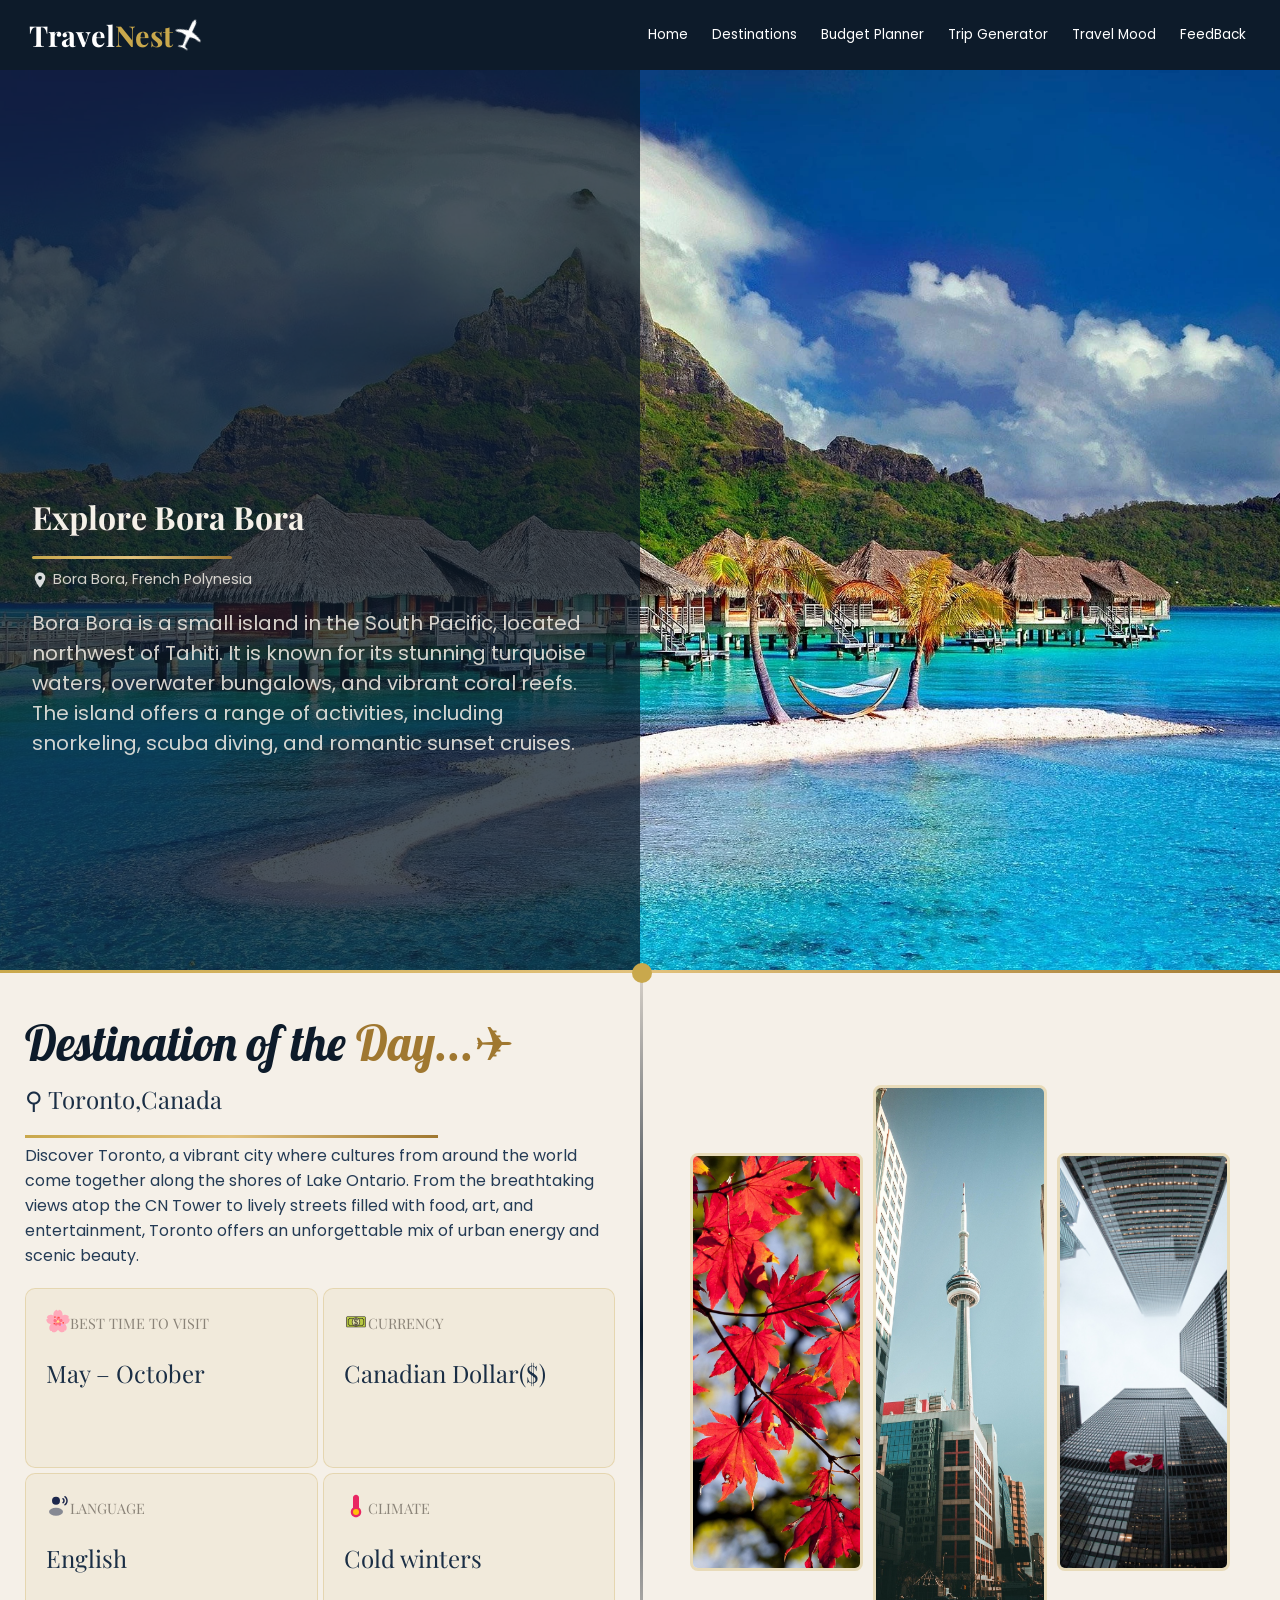
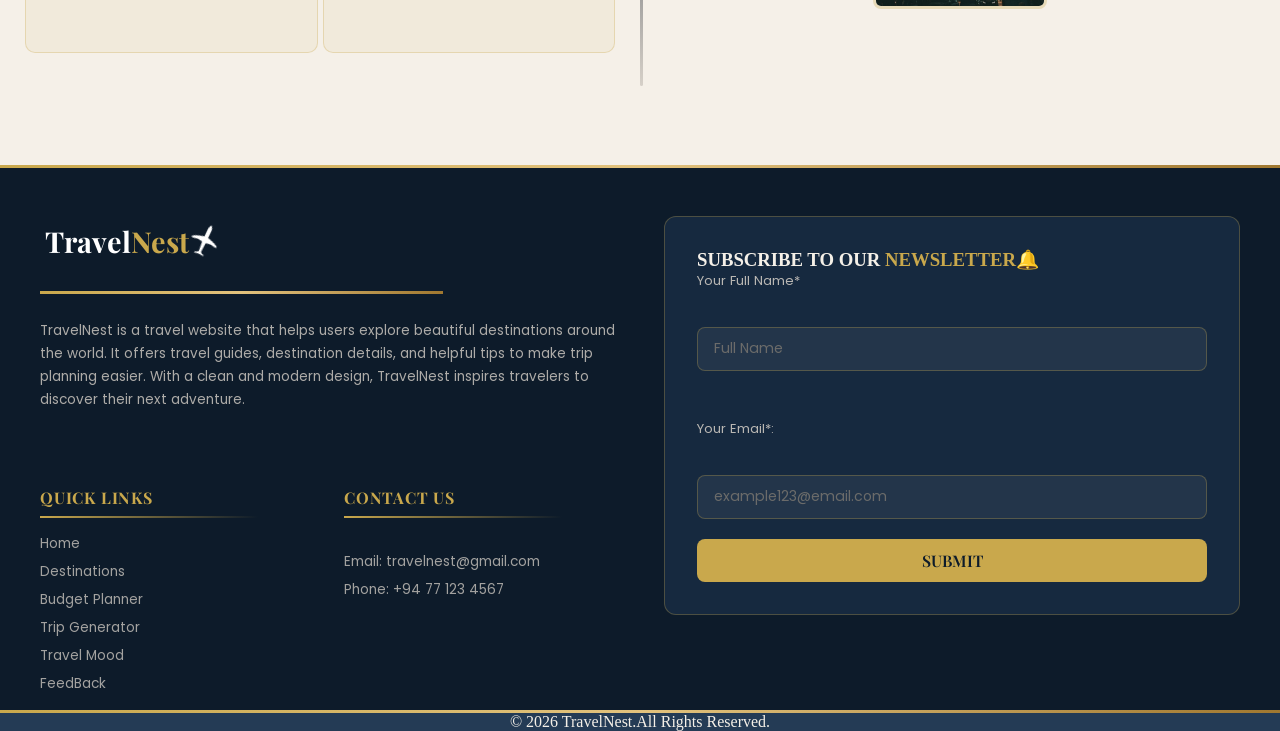
==== commit b9b237d1: "new-lighthouse-fix" ====
--- a/index.html
+++ b/index.html
@@ -4,14 +4,29 @@
     <meta charset="UTF-8">
     <meta name="viewport" content="width=device-width, initial-scale=1.0">
     <title>TravelNest</title>
+
+    
+    <meta name="description" content="Explore beautiful destinations around the world with TravelNest. Travel guides, budget planning, and trip inspiration.">
+    <meta name="theme-color" content="#1a1a2e">
+    <link rel="canonical" href="https://yourdomain.com/index.html">
+
+
+    <meta property="og:title" content="TravelNest – Explore the World">
+    <meta property="og:description" content="Discover stunning destinations, plan your budget, and generate your dream trip.">
+    <meta property="og:image" content="Images/og-preview.jpg">
+    <meta property="og:type" content="website">
+
+
+    <link rel="preload" as="image" href="Images/destination%20highlights/bora.webp">
+
     <link rel="stylesheet" href="CSS/styles.css">
     <link rel="shortcut icon" href="Images/favicon/Travelnest_favicon.png" type="image/png">
 </head>
 <body>
     
     <header>
-        <nav class="nav-bar">
-            <a href="#" class="logo">Travel<span class="head">Nest</span><img src="Images/vecteezy_simple-airplane-decal_18127308.png" alt=""></a>
+        <nav class="nav-bar" aria-label="Main navigation">
+            <a href="#" class="logo" aria-label="TravelNest home">Travel<span class="head">Nest</span><img src="Images/vecteezy_simple-airplane-decal_18127308.png" alt="" width="24" height="24"></a>
             <ul class="nav-menu">
                 <li class="nav-items"><a href="index.html" class="nav-links">Home</a></li>
                 <li class="nav-items"><a href="Destinations.html" class="nav-links">Destinations</a></li>
@@ -20,7 +35,7 @@
                 <li class="nav-items"><a href="Travel-mood.html" class="nav-links">Travel Mood</a></li>
                 <li class="nav-items"><a href="feedback.html" class="nav-links">FeedBack</a></li>
             </ul>
-            <div class="hamburger">
+            <div class="hamburger" role="button" aria-label="Open navigation menu" aria-expanded="false" tabindex="0">
                 <span class="bar"></span>
                 <span class="bar"></span>
                 <span class="bar"></span>
@@ -35,7 +50,7 @@
                 <div class="text">
                     <h1 id="main-header">Loading...</h1>
                     <span id="line"></span>
-                    <p id="location"><img class="loc-icon" src="Images/icons8-location-50.png" alt="Location Icon"></p>
+                    <p id="location"><img class="loc-icon" src="Images/icons8-location-50.png" alt="Location Icon" width="20" height="20"></p>
                     <br>
                     <p id="destination-details"></p>
                 </div>
@@ -55,7 +70,7 @@
             <div class="boxes">
                 <div class="box1">
                     <p class="det-info">
-                        <span class="det-emoji"><img class= "svg" src="svg/cherryblossom-svgrepo-com.svg" alt="flower"></span><br>
+                        <span class="det-emoji"><img class= "svg" src="svg/cherryblossom-svgrepo-com.svg" alt="" width="24" height="24" aria-hidden="true"></span><br>
                         <span class="det-topic">BEST TIME TO VISIT</span>
                     </p>
                     <p class="det-content" id="info-best-time"></p>
@@ -63,7 +78,7 @@
 
                 <div class="box2">
                     <p class="det-info">
-                        <span class="det-emoji"><img class= "svg" src="svg/money-svgrepo-com.svg" alt="money"></span>
+                        <span class="det-emoji"><img class= "svg" src="svg/money-svgrepo-com.svg" alt="" width="24" height="24" aria-hidden="true"></span>
                         <span class="det-topic">CURRENCY</span>
                     </p>
                     <p class="det-content" id="info-currency"></p>
@@ -71,7 +86,7 @@
 
                 <div class="box3">
                     <p class="det-info">
-                        <span class="det-emoji"><img class= "svg" src="svg/user-speak-rounded-svgrepo-com.svg" alt=""></span>
+                        <span class="det-emoji"><img class= "svg" src="svg/user-speak-rounded-svgrepo-com.svg" alt="" width="24" height="24" aria-hidden="true"></span>
                         <span class="det-topic">LANGUAGE</span>
                     </p>
                     <p class="det-content" id="info-language"></p>
@@ -79,7 +94,7 @@
 
                 <div class="box4">
                     <p class="det-info">
-                        <span class="det-emoji"><img class= "svg" src="svg/climate-forecast-season-svgrepo-com.svg" alt="climate"></span>
+                        <span class="det-emoji"><img class= "svg" src="svg/climate-forecast-season-svgrepo-com.svg" alt="" width="24" height="24" aria-hidden="true"></span>
                         <span class="det-topic">CLIMATE</span>
                     </p>
                     <p class="det-content" id="info-climate"></p>
@@ -90,9 +105,9 @@
         <div class="bar-vertical"></div>
 
         <div class="destination-image">
-            <img src="Images/error.png" alt="Destination Image" id="Higlight-img1" class="image-binder">
-            <img src="Images/error.png" alt="Destination Image" id="Higlight-img2" class="image-binder">
-            <img src="Images/error.png" alt="Destination Image" id="Higlight-img3" class="image-binder">
+            <img src="Images/error.png" alt="Destination highlight 1" id="Higlight-img1" class="image-binder" loading="lazy" width="400" height="300">
+            <img src="Images/error.png" alt="Destination highlight 2" id="Higlight-img2" class="image-binder" loading="lazy" width="400" height="300">
+            <img src="Images/error.png" alt="Destination highlight 3" id="Higlight-img3" class="image-binder" loading="lazy" width="400" height="300">
         </div>
     </div>
     <div class="bar-section"></div>
@@ -100,7 +115,7 @@
         <div class = "footer-container">
             <div class = "footer-details">
                  
-                <a href="#" class="logo">Travel<span class="head">Nest</span><img src="Images/vecteezy_simple-airplane-decal_18127308.png" alt=""></a>
+                <a href="#" class="logo" aria-label="TravelNest home">Travel<span class="head">Nest</span><img src="Images/vecteezy_simple-airplane-decal_18127308.png" alt="" width="24" height="24"></a>
                 <span class="location-divider"></span>
                 <p id="footer-intro-web">TravelNest is a travel website that helps users explore beautiful destinations around the world. It offers travel guides, destination details, and helpful tips to make trip planning easier. With a clean and modern design, TravelNest inspires travelers to discover their next adventure.</p><br><br>
                 <div class="container-links">
@@ -149,6 +164,6 @@
     </div>
     
 
-    <script src="Javascript/script.js"></script>
+    <script src="Javascript/script.js" defer></script>
 </body>
 </html>
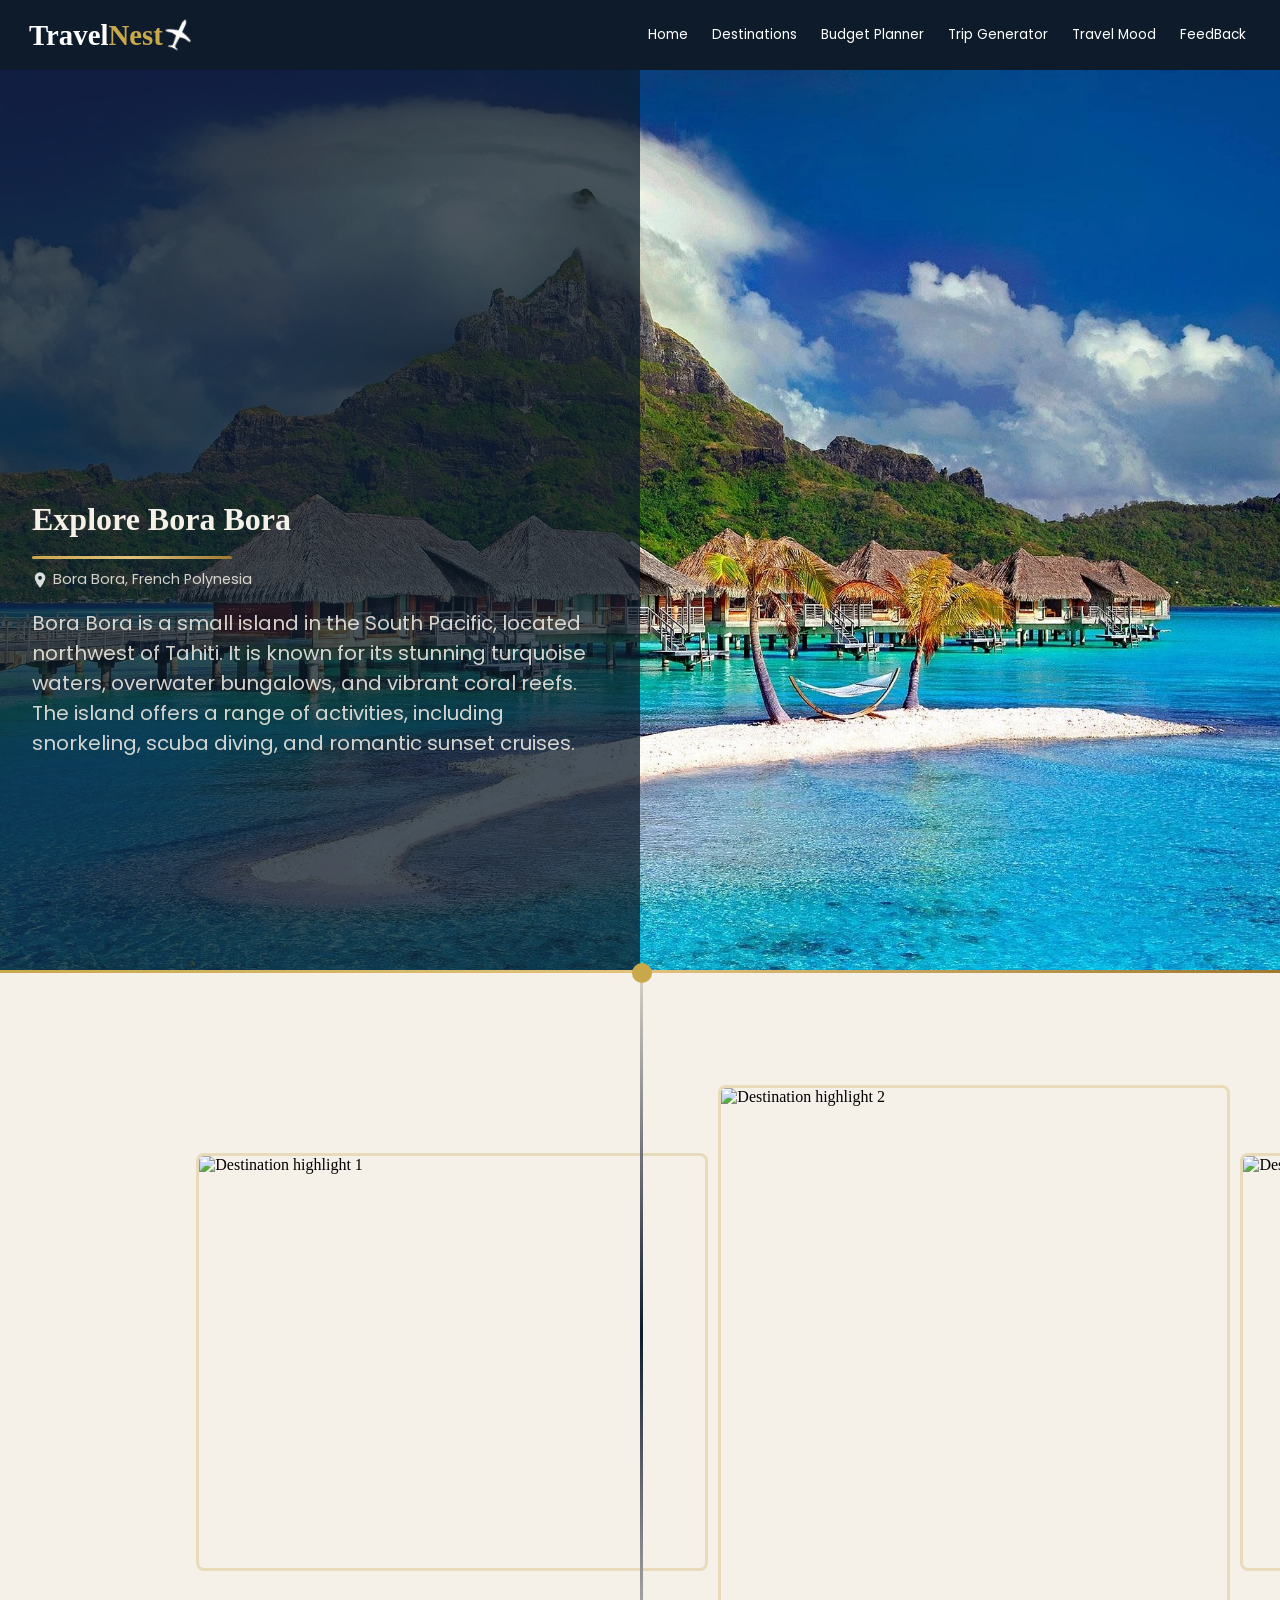
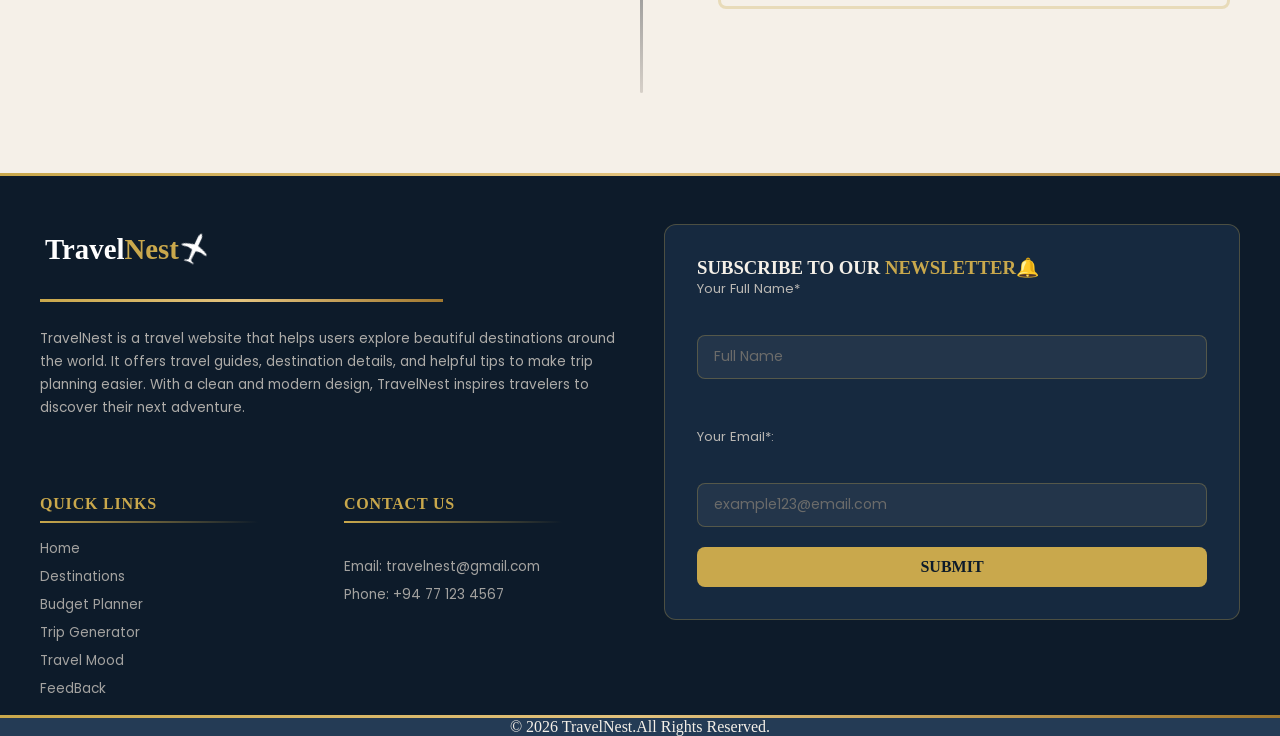
==== commit 231fcd51: "final-fix" ====
--- a/index.html
+++ b/index.html
@@ -16,7 +16,7 @@
     <meta property="og:image" content="Images/og-preview.jpg">
     <meta property="og:type" content="website">
 
-
+    
     <link rel="preload" as="image" href="Images/destination%20highlights/bora.webp">
 
     <link rel="stylesheet" href="CSS/styles.css">
@@ -139,22 +139,20 @@
                     </div>
                 </div>
             </div>
-            <div class="Newsletter">
-                <h3 class = "quick-links2">SUBSCRIBE TO OUR <span class="head">NEWSLETTER🔔</span></h3>
-                <form  id = "saveNewsForm" onsubmit="saveNewsletter(event)">
-                    <fieldset class="Newsletter-fields">
-                       <label for ="field-name">Your Full Name*</label><br><br>
-                       <input id = "field-name" name="full-name" placeholder="Full Name" autocomplete="name"><br><br>
-                       <label for ="newsletter-email">Your Email*:</label><br><br>
-                       <input id="newsletter-email" name="Email" placeholder="example123@email.com" type="email" autocomplete="email">
-                       <button type="submit" id="btnsubmit">SUBMIT</button>
-                     
-                    </fieldset>
-                </form>
-                     <p class="newsletter-error"  id="newsletter-error"></p>
-                     <p class="newsletter-success" id="newsletter-success"></p>
-                
-            </div>
+        <div class="Newsletter">
+    <h3 class="quick-links2">SUBSCRIBE TO OUR <span class="head">NEWSLETTER🔔</span></h3>
+    <form id="saveNewsForm"> 
+        <fieldset class="Newsletter-fields">
+           <label for="field-name">Your Full Name*</label><br><br>
+           <input id="field-name" name="full-name" placeholder="Full Name" autocomplete="name"><br><br>
+           <label for="newsletter-email">Your Email*:</label><br><br>
+           <input id="newsletter-email" name="Email" placeholder="example123@email.com" type="email" autocomplete="email">
+           <button type="submit" id="btnsubmit">SUBMIT</button>
+        </fieldset>
+    </form>
+    <p class="newsletter-error" id="newsletter-error"></p>
+    <p class="newsletter-success" id="newsletter-success"></p>
+</div>
                 
         </div>
     </footer>
--- a/CSS/styles.css
+++ b/CSS/styles.css
@@ -41,18 +41,21 @@
 
 /* ===== FONTS ===== */
 @font-face {
-    font-family: 'Playfair_Display';
-    src: url("../Fonts/Playfair_Display/PlayfairDisplay-VariableFont_wght.ttf");
+    font-family: 'Poppins';
+    src: url('../Fonts/Poppins/Poppins-Regular.ttf') format('truetype');
+    font-display: swap;
 }
 
 @font-face {
-    font-family: 'Poppins';
-    src: url("../Fonts/Poppins/Poppins-Regular.ttf");
+    font-family: 'Playfair Display';
+    src: url('../Fonts/Playfair_Display/PlayfairDisplay-VariableFont_wght.ttf') format('truetype');
+    font-display: swap;
 }
 
 @font-face {
     font-family: 'Lobster';
-    src: url("../Fonts/Lobster/Lobster-Regular.ttf");
+    src: url('../Fonts/Lobster/Lobster-Regular.ttf') format('truetype');
+    font-display: swap;
 }
 
 /* ===== NAVBAR ===== */
@@ -311,6 +314,10 @@
     box-sizing: border-box;
     width: 100%;
     animation: fadeup 0.4s ease;
+}
+
+.background-slide {
+    background-image: url("Images/destination%20highlights/bora.webp");
 }
 
 /* ===== DESTINATION IMAGES ===== */
